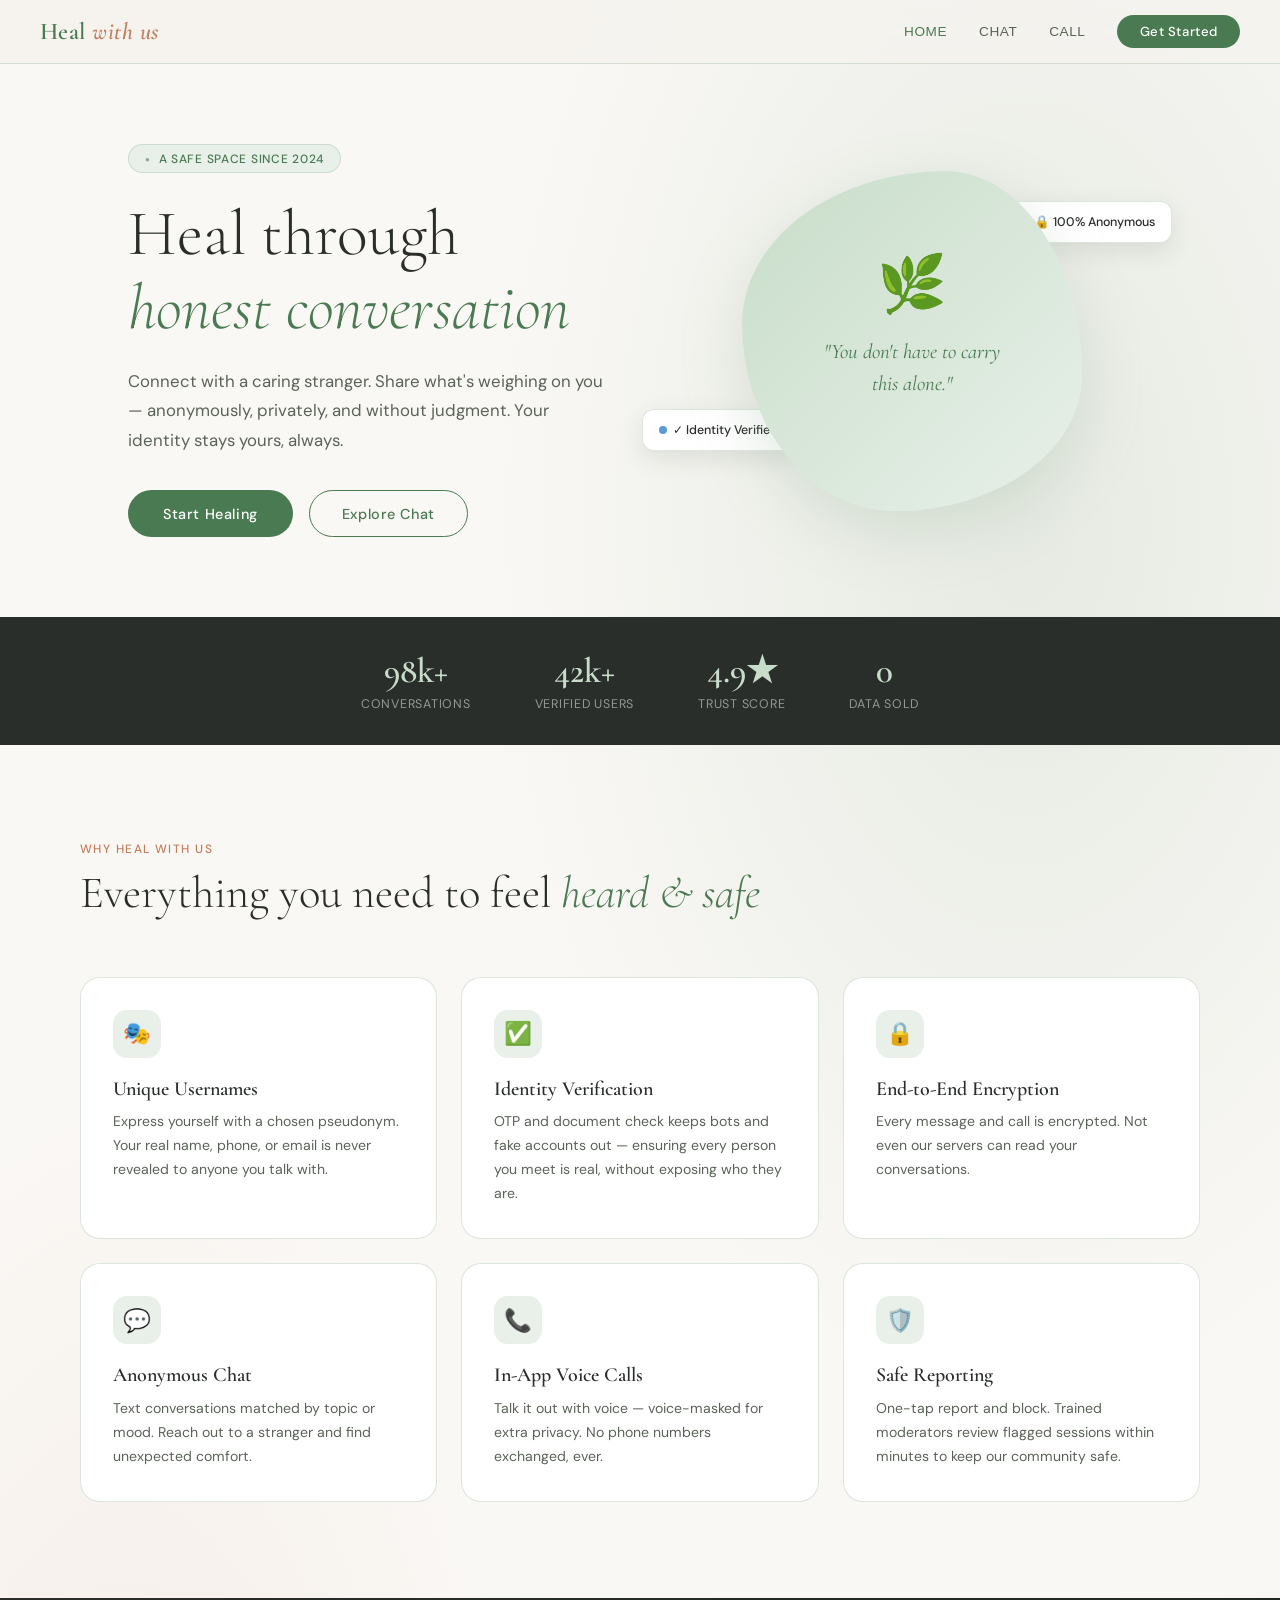
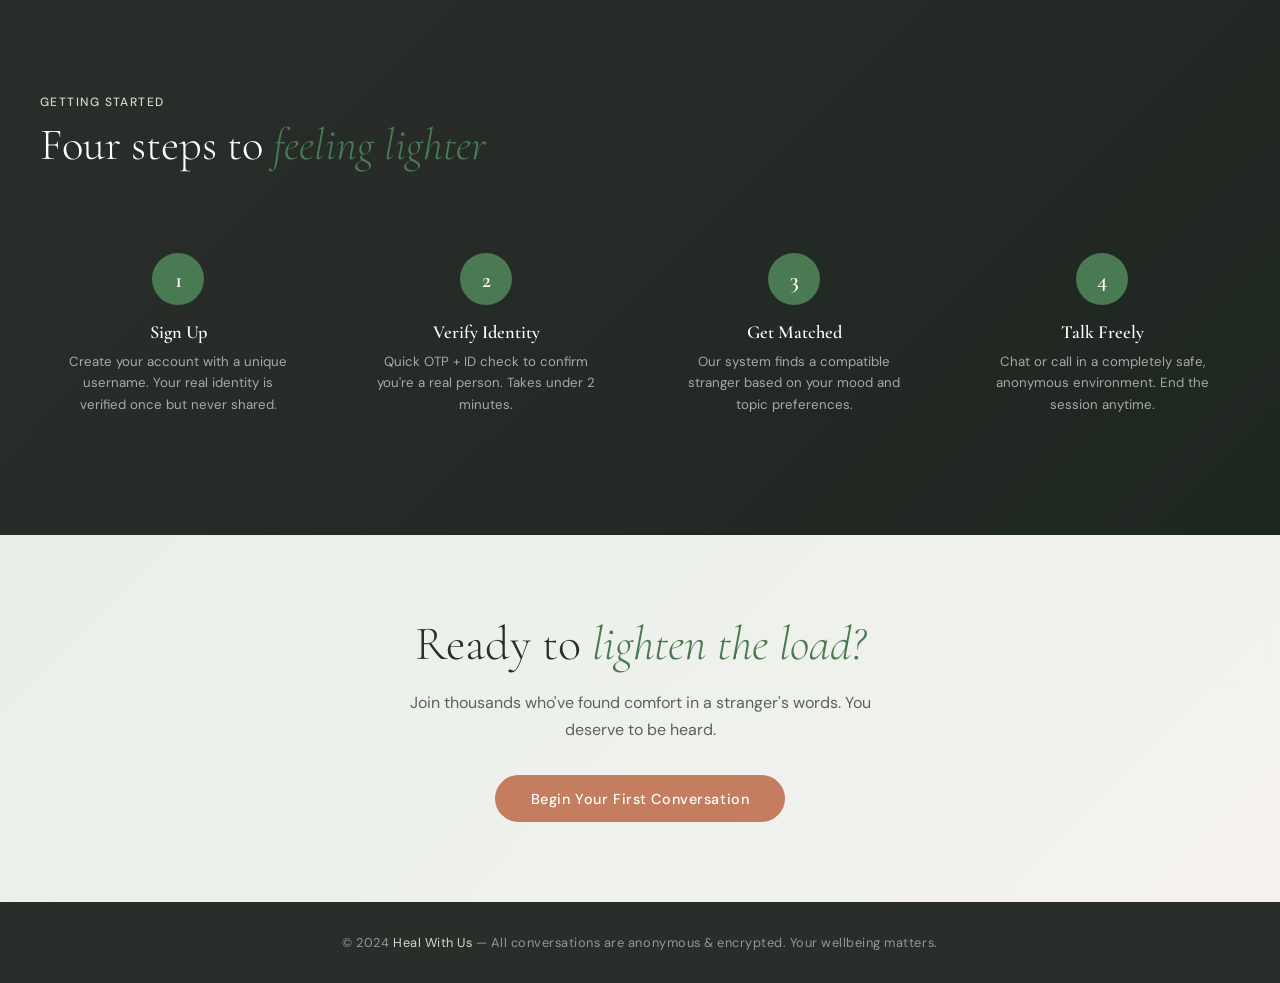
==== index.html @ c2262c1f "seprated files" ====
<!DOCTYPE html>
<html lang="en">
<head>
<meta charset="UTF-8">
<meta name="viewport" content="width=device-width, initial-scale=1.0">
<title>Heal With Us — Safe Space to Share</title>
<link href="https://fonts.googleapis.com/css2?family=Cormorant+Garamond:ital,wght@0,300;0,400;0,600;1,300;1,400&family=DM+Sans:wght@300;400;500&display=swap" rel="stylesheet">
<link rel="stylesheet" href="styles.css">

</head>
<body>

<!-- NAV -->
<nav>
  <div class="logo" onclick="showPage('home')">Heal <span>with us</span></div>
  <div class="nav-links">
    <button class="nav-link active" onclick="showPage('home'); setActive(this)">Home</button>
    <button class="nav-link" onclick="showPage('chat'); setActive(this)">Chat</button>
    <button class="nav-link" onclick="showPage('call'); setActive(this)">Call</button>
    <button class="nav-btn" onclick="openModal('auth')">Get Started</button>
  </div>
</nav>

<!-- ══════════════════════════════════════
     HOME PAGE
══════════════════════════════════════ -->
<div class="page active" id="home">

  <!-- Hero -->
  <section class="hero">
    <div class="hero-text">
      <div class="hero-tag">A safe space since 2024</div>
      <h1>Heal through<br><em>honest conversation</em></h1>
      <p>Connect with a caring stranger. Share what's weighing on you — anonymously, privately, and without judgment. Your identity stays yours, always.</p>
      <div class="hero-actions">
        <button class="btn-primary" onclick="openModal('auth')">Start Healing</button>
        <button class="btn-outline" onclick="showPage('chat'); document.querySelectorAll('.nav-link')[1].classList.add('active'); document.querySelectorAll('.nav-link')[0].classList.remove('active')">Explore Chat</button>
      </div>
    </div>
    <div class="hero-visual">
      <div class="float-badge"><span class="badge-dot dot-green"></span>1,248 people online now</div>
      <div class="float-badge"><span class="badge-dot dot-amber"></span>🔒 100% Anonymous</div>
      <div class="float-badge"><span class="badge-dot dot-blue"></span>✓ Identity Verified</div>
      <div class="blob-card">
        <div class="blob-inner">
          <span class="blob-icon">🌿</span>
          <p>"You don't have to carry this alone."</p>
        </div>
      </div>
    </div>
  </section>

  <!-- Stats -->
  <div class="stats-strip">
    <div class="stat"><span class="stat-num">98k+</span><span class="stat-label">Conversations</span></div>
    <div class="stat"><span class="stat-num">42k+</span><span class="stat-label">Verified Users</span></div>
    <div class="stat"><span class="stat-num">4.9★</span><span class="stat-label">Trust Score</span></div>
    <div class="stat"><span class="stat-num">0</span><span class="stat-label">Data Sold</span></div>
  </div>

  <!-- Features -->
  <div class="section">
    <div class="section-tag">Why Heal With Us</div>
    <div class="section-title">Everything you need to feel <em>heard & safe</em></div>
    <div class="features-grid">
      <div class="feature-card">
        <div class="feat-icon">🎭</div>
        <h3>Unique Usernames</h3>
        <p>Express yourself with a chosen pseudonym. Your real name, phone, or email is never revealed to anyone you talk with.</p>
      </div>
      <div class="feature-card">
        <div class="feat-icon">✅</div>
        <h3>Identity Verification</h3>
        <p>OTP and document check keeps bots and fake accounts out — ensuring every person you meet is real, without exposing who they are.</p>
      </div>
      <div class="feature-card">
        <div class="feat-icon">🔒</div>
        <h3>End-to-End Encryption</h3>
        <p>Every message and call is encrypted. Not even our servers can read your conversations.</p>
      </div>
      <div class="feature-card">
        <div class="feat-icon">💬</div>
        <h3>Anonymous Chat</h3>
        <p>Text conversations matched by topic or mood. Reach out to a stranger and find unexpected comfort.</p>
      </div>
      <div class="feature-card">
        <div class="feat-icon">📞</div>
        <h3>In-App Voice Calls</h3>
        <p>Talk it out with voice — voice-masked for extra privacy. No phone numbers exchanged, ever.</p>
      </div>
      <div class="feature-card">
        <div class="feat-icon">🛡️</div>
        <h3>Safe Reporting</h3>
        <p>One-tap report and block. Trained moderators review flagged sessions within minutes to keep our community safe.</p>
      </div>
    </div>
  </div>

  <!-- How it works -->
  <div class="how-section">
    <div class="how-inner">
      <div class="section-tag">Getting started</div>
      <div class="section-title">Four steps to <em>feeling lighter</em></div>
      <div class="steps">
        <div class="step">
          <div class="step-num">1</div>
          <h4>Sign Up</h4>
          <p>Create your account with a unique username. Your real identity is verified once but never shared.</p>
        </div>
        <div class="step">
          <div class="step-num">2</div>
          <h4>Verify Identity</h4>
          <p>Quick OTP + ID check to confirm you're a real person. Takes under 2 minutes.</p>
        </div>
        <div class="step">
          <div class="step-num">3</div>
          <h4>Get Matched</h4>
          <p>Our system finds a compatible stranger based on your mood and topic preferences.</p>
        </div>
        <div class="step">
          <div class="step-num">4</div>
          <h4>Talk Freely</h4>
          <p>Chat or call in a completely safe, anonymous environment. End the session anytime.</p>
        </div>
      </div>
    </div>
  </div>

  <!-- CTA -->
  <div class="cta-section">
    <h2>Ready to <em>lighten the load?</em></h2>
    <p>Join thousands who've found comfort in a stranger's words. You deserve to be heard.</p>
    <button class="btn-accent" onclick="openModal('auth')">Begin Your First Conversation</button>
  </div>

  <footer>
    © 2024 <span>Heal With Us</span> — All conversations are anonymous & encrypted. Your wellbeing matters.
  </footer>
</div>

<!-- ══════════════════════════════════════
     CHAT PAGE
══════════════════════════════════════ -->
<div class="page" id="chat">
  <div class="chat-layout">

    <!-- Sidebar -->
    <div class="chat-sidebar">
      <div class="sidebar-header">
        <h3>Conversations</h3>
        <input class="search-input" placeholder="🔍  Search chats…">
      </div>
      <div class="chat-list">
        <div class="chat-item active">
          <div class="avatar av-sage online-ring">S</div>
          <div class="chat-item-info">
            <div class="chat-item-name">Sunbeam42 <span class="chat-time">2m</span></div>
            <div class="chat-preview">I understand what you mean…</div>
            <span class="anon-chip">✓ verified</span>
          </div>
        </div>
        <div class="chat-item">
          <div class="avatar av-accent">W</div>
          <div class="chat-item-info">
            <div class="chat-item-name">WillowMoon <span class="chat-time">1h</span></div>
            <div class="chat-preview">Thank you for listening 🌱</div>
            <span class="anon-chip">✓ verified</span>
          </div>
          <div class="unread-dot"></div>
        </div>
        <div class="chat-item">
          <div class="avatar av-blue">R</div>
          <div class="chat-item-info">
            <div class="chat-item-name">RiverStone <span class="chat-time">3h</span></div>
            <div class="chat-preview">You're not alone in this</div>
            <span class="anon-chip">✓ verified</span>
          </div>
        </div>
        <div class="chat-item">
          <div class="avatar av-purple">D</div>
          <div class="chat-item-info">
            <div class="chat-item-name">DuskPetal <span class="chat-time">Yesterday</span></div>
            <div class="chat-preview">Good luck with everything 💙</div>
            <span class="anon-chip">✓ verified</span>
          </div>
        </div>
      </div>
      <button class="new-chat-btn" onclick="openModal('match')">＋ New Conversation</button>
    </div>

    <!-- Chat Main -->
    <div class="chat-main">
      <div class="chat-topbar">
        <div class="chat-topbar-info">
          <div class="avatar av-sage online-ring" style="width:36px;height:36px;font-size:0.9rem;">S</div>
          <div>
            <div class="topbar-name">Sunbeam42</div>
            <div class="topbar-status">🟢 Online • ✓ Verified</div>
          </div>
        </div>
        <div class="topbar-actions">
          <button class="icon-btn" onclick="showPage('call')" title="Voice Call">📞</button>
          <button class="icon-btn" title="Mute Notifications">🔔</button>
          <button class="icon-btn" title="Session Info">ℹ️</button>
          <button class="icon-btn red" title="Report / Block">🚩</button>
        </div>
      </div>

      <div class="messages" id="messages">
        <div class="day-label">Today</div>
        <div class="msg recv">
          <div class="msg-avatar av-sage" style="background:var(--deep-sage);">S</div>
          <div class="msg-content">
            <div class="bubble">Hey, I'm here. No pressure — just share whenever you're ready 🌿</div>
            <div class="msg-time">10:02 AM</div>
          </div>
        </div>
        <div class="msg sent">
          <div class="msg-avatar" style="background:var(--accent);">Me</div>
          <div class="msg-content">
            <div class="bubble">I've been feeling really overwhelmed lately. Work, family, everything at once.</div>
            <div class="msg-time">10:04 AM</div>
          </div>
        </div>
        <div class="msg recv">
          <div class="msg-avatar av-sage" style="background:var(--deep-sage);">S</div>
          <div class="msg-content">
            <div class="bubble">That sounds really heavy. You're carrying a lot. What's been weighing on you most?</div>
            <div class="msg-time">10:05 AM</div>
          </div>
        </div>
        <div class="msg sent">
          <div class="msg-avatar" style="background:var(--accent);">Me</div>
          <div class="msg-content">
            <div class="bubble">Mostly the feeling that no one really gets it. That's why I came here.</div>
            <div class="msg-time">10:07 AM</div>
          </div>
        </div>
        <div class="msg recv">
          <div class="msg-avatar av-sage" style="background:var(--deep-sage);">S</div>
          <div class="msg-content">
            <div class="bubble">I hear you. And for what it's worth — I get it more than you might think 💙</div>
            <div class="msg-time">10:08 AM</div>
          </div>
        </div>
        <div class="msg recv" id="typing-msg" style="display:none;">
          <div class="msg-avatar" style="background:var(--deep-sage);">S</div>
          <div class="msg-content">
            <div class="typing-indicator">
              <div class="typing-dot"></div>
              <div class="typing-dot"></div>
              <div class="typing-dot"></div>
            </div>
          </div>
        </div>
      </div>

      <div class="chat-input-bar">
        <button class="emoji-btn">😊</button>
        <button class="attach-btn">📎</button>
        <input class="chat-input" id="chatInput" placeholder="Type something… this is a safe space" onkeypress="handleChatKey(event)">
        <button class="send-btn" onclick="sendMessage()">➤</button>
      </div>
    </div>

    <!-- Info panel -->
    <div class="chat-info-panel">
      <div class="info-card">
        <h4>Talking With</h4>
        <div class="info-avatar av-sage" style="background:var(--deep-sage); width:60px;height:60px;border-radius:50%;display:flex;align-items:center;justify-content:center;font-size:1.5rem;font-weight:600;color:white;margin:0 auto 0.5rem;">S</div>
        <p style="text-align:center;font-size:0.88rem;font-weight:500;margin-bottom:0.3rem;">Sunbeam42</p>
        <p style="text-align:center;"><span class="verified-tag">✓ Verified User</span></p>
        <p style="text-align:center;font-size:0.75rem;color:var(--ash);margin-top:0.4rem;">Real identity verified.<br>Profile is anonymous.</p>
      </div>

      <div class="info-card">
        <h4>Chat Settings</h4>
        <div class="toggle-row">
          <span class="toggle-label">🔒 End-to-end encrypt</span>
          <button class="toggle on" onclick="this.classList.toggle('on');this.classList.toggle('off')"></button>
        </div>
        <div class="toggle-row">
          <span class="toggle-label">🎭 Anonymous Mode</span>
          <button class="toggle on" onclick="this.classList.toggle('on');this.classList.toggle('off')"></button>
        </div>
        <div class="toggle-row">
          <span class="toggle-label">🔔 Notifications</span>
          <button class="toggle on" onclick="this.classList.toggle('on');this.classList.toggle('off')"></button>
        </div>
        <div class="toggle-row">
          <span class="toggle-label">💾 Save Chat Log</span>
          <button class="toggle off" onclick="this.classList.toggle('on');this.classList.toggle('off')"></button>
        </div>
      </div>

      <div class="info-card">
        <h4>Safety</h4>
        <button class="report-btn">🚩 Report this user</button>
        <button class="report-btn" style="margin-top:0.5rem; border-color:var(--ash); color:var(--ash);">🚫 Block & End Chat</button>
      </div>
    </div>
  </div>
</div>

<!-- ══════════════════════════════════════
     CALL PAGE
══════════════════════════════════════ -->
<div class="page" id="call">
  <div class="call-layout">
    <div>
      <p class="section-tag" style="margin-bottom:0.4rem;">Voice Connection</p>
      <div class="call-page-title">Talk it out — <em>voice to voice</em></div>
    </div>

    <div class="call-options">
      <div class="call-option-card selected" onclick="selectCallType(this)">
        <span class="call-option-icon">🎭</span>
        <h3>Anonymous Voice</h3>
        <p>Your voice is masked. Only your words reach the other person — completely private.</p>
      </div>
      <div class="call-option-card" onclick="selectCallType(this)">
        <span class="call-option-icon">🎙️</span>
        <h3>Natural Voice</h3>
        <p>Speak in your real voice for a more human, warm connection. Still anonymous by username.</p>
      </div>
    </div>

    <!-- Active Call -->
    <div class="call-active" id="callCard">
      <div class="call-rings" id="callVisual">
        <div class="ring"></div>
        <div class="ring"></div>
        <div class="ring"></div>
        <div class="caller-avatar">🌿</div>
      </div>
      <div class="call-name">Sunbeam42</div>
      <div class="call-status" id="callStatus">Finding someone for you…</div>
      <div class="call-timer" id="callTimer" style="display:none;">00:00</div>
      <div class="call-controls">
        <button class="call-btn mute" id="muteBtn" onclick="toggleMute()" title="Mute">🎤</button>
        <button class="call-btn end" onclick="endCall()" title="End Call">📵</button>
        <button class="call-btn speaker" id="speakerBtn" onclick="toggleSpeaker()" title="Speaker">🔊</button>
      </div>
    </div>

    <div style="display:grid;grid-template-columns:1fr 1fr;gap:1.5rem;">
      <!-- Call Settings -->
      <div class="call-settings-panel">
        <h3>Call Settings</h3>
        <div class="setting-row">
          <span class="setting-label"><span class="setting-icon">🎭</span> Voice Masking</span>
          <button class="toggle on" onclick="this.classList.toggle('on');this.classList.toggle('off')"></button>
        </div>
        <div class="setting-row">
          <span class="setting-label"><span class="setting-icon">🔇</span> Noise Suppression</span>
          <button class="toggle on" onclick="this.classList.toggle('on');this.classList.toggle('off')"></button>
        </div>
        <div class="setting-row">
          <span class="setting-label"><span class="setting-icon">📊</span> Call Recording</span>
          <button class="toggle off" onclick="this.classList.toggle('on');this.classList.toggle('off')"></button>
        </div>
        <div class="setting-row">
          <span class="setting-label"><span class="setting-icon">🌐</span> Auto-Translate</span>
          <button class="toggle off" onclick="this.classList.toggle('on');this.classList.toggle('off')"></button>
        </div>
        <div class="setting-row">
          <span class="setting-label"><span class="setting-icon">🔒</span> Encryption</span>
          <button class="toggle on" onclick="this.classList.toggle('on');this.classList.toggle('off')"></button>
        </div>
      </div>

      <!-- Queue -->
      <div class="call-queue">
        <h3>Available Listeners</h3>
        <div class="queue-item">
          <div class="avatar av-sage" style="width:36px;height:36px;font-size:0.85rem;">M</div>
          <div class="queue-info">
            <div class="queue-name">MorningDew</div>
            <div class="queue-wait">Waiting 2 min</div>
          </div>
          <span class="queue-badge">✓</span>
          <button class="connect-btn" onclick="startCall('MorningDew')">Connect</button>
        </div>
        <div class="queue-item">
          <div class="avatar av-blue" style="width:36px;height:36px;font-size:0.85rem;">O</div>
          <div class="queue-info">
            <div class="queue-name">OakGrove</div>
            <div class="queue-wait">Waiting 5 min</div>
          </div>
          <span class="queue-badge">✓</span>
          <button class="connect-btn" onclick="startCall('OakGrove')">Connect</button>
        </div>
        <div class="queue-item">
          <div class="avatar av-purple" style="width:36px;height:36px;font-size:0.85rem;">C</div>
          <div class="queue-info">
            <div class="queue-name">CalmHarbor</div>
            <div class="queue-wait">Waiting 8 min</div>
          </div>
          <span class="queue-badge">✓</span>
          <button class="connect-btn" onclick="startCall('CalmHarbor')">Connect</button>
        </div>
      </div>
    </div>
  </div>
</div>

<!-- ══════════════════════════════════════
     AUTH MODAL
══════════════════════════════════════ -->
<div class="overlay" id="authModal">
  <div class="modal">
    <button class="modal-close" onclick="closeModal('authModal')">✕</button>
    <div id="authStep1">
      <h2>Welcome back 🌿</h2>
      <p class="sub">Create a safe, anonymous account to start healing through conversation.</p>
      <div class="tabs">
        <button class="tab active" onclick="switchTab(this,'signup')">Sign Up</button>
        <button class="tab" onclick="switchTab(this,'login')">Log In</button>
      </div>
      <div id="signup-form">
        <div class="form-row">
          <div class="form-group">
            <label>First Name</label>
            <input type="text" placeholder="Your name" id="firstName">
          </div>
          <div class="form-group">
            <label>Last Name</label>
            <input type="text" placeholder="Last name">
          </div>
        </div>
        <div class="form-group">
          <label>Choose Username</label>
          <input type="text" placeholder="e.g. WillowMoon42" id="usernameInput" oninput="checkUsername(this)">
          <div class="field-hint" id="usernameHint">Pick a unique pseudonym — this is how others know you.</div>
        </div>
        <div class="form-group">
          <label>Email</label>
          <input type="email" placeholder="your@email.com">
        </div>
        <div class="form-group">
          <label>Phone (for OTP verification)</label>
          <input type="tel" placeholder="+91 98765 43210" id="phoneInput">
        </div>
        <div class="form-group">
          <label>Password</label>
          <input type="password" placeholder="Strong password">
        </div>
        <button class="btn-primary" style="width:100%;margin-top:0.5rem;" onclick="goToVerify()">Continue to Verification →</button>
      </div>
      <div id="login-form" style="display:none;">
        <div class="form-group">
          <label>Username or Email</label>
          <input type="text" placeholder="WillowMoon42 or email">
        </div>
        <div class="form-group">
          <label>Password</label>
          <input type="password" placeholder="Your password">
        </div>
        <button class="btn-primary" style="width:100%;margin-top:0.5rem;" onclick="loginSuccess()">Log In</button>
      </div>
      <div class="privacy-note">By continuing, you agree to our <a href="#">Privacy Policy</a> & <a href="#">Terms</a>. Your real identity is never shown to other users.</div>
    </div>

    <!-- OTP Step -->
    <div id="authStep2" style="display:none;">
      <h2>Verify it's you ✅</h2>
      <p class="sub">We sent a 6-digit code to your phone. Enter it below to confirm you're a real person — not a bot.</p>
      <div class="verify-badge">
        <span class="vi">📱</span>
        <p><strong>OTP sent to +91 98765 XXXXX</strong>Your real number is never shared with other users.</p>
      </div>
      <div class="form-group">
        <label>Enter OTP</label>
        <div class="otp-row">
          <input type="text" maxlength="1" oninput="otpNext(this,0)">
          <input type="text" maxlength="1" oninput="otpNext(this,1)">
          <input type="text" maxlength="1" oninput="otpNext(this,2)">
          <input type="text" maxlength="1" oninput="otpNext(this,3)">
          <input type="text" maxlength="1" oninput="otpNext(this,4)">
          <input type="text" maxlength="1" oninput="otpNext(this,5)">
        </div>
      </div>
      <div class="verify-badge" style="margin-top:0.8rem;">
        <span class="vi">🪪</span>
        <p><strong>Optional: Faster Verification</strong>Upload a govt. ID for instant badge. Stored encrypted, never shared.</p>
      </div>
      <button class="btn-primary" style="width:100%;" onclick="verifySuccess()">Verify & Complete →</button>
      <div class="privacy-note" style="margin-top:0.8rem;">Didn't get the code? <a href="#" style="cursor:pointer;">Resend OTP</a></div>
    </div>

    <!-- Success -->
    <div id="authStep3" style="display:none;">
      <div class="success-msg">
        <span class="tick">🎉</span>
        <h3>You're all set!</h3>
        <p>Welcome, <strong id="welcomeUser">WillowMoon</strong>. Your anonymous identity is ready. Start your first conversation below.</p>
        <div style="display:flex;gap:0.8rem;margin-top:1.5rem;justify-content:center;">
          <button class="btn-primary" onclick="closeModal('authModal');showPage('chat')">Start Chatting</button>
          <button class="btn-outline" onclick="closeModal('authModal');showPage('call')">Try a Call</button>
        </div>
      </div>
    </div>
    <div class="modal-stripe"></div>
  </div>
</div>

<!-- Match Modal -->
<div class="overlay" id="matchModal">
  <div class="modal">
    <button class="modal-close" onclick="closeModal('matchModal')">✕</button>
    <h2>Find a listener 🌱</h2>
    <p class="sub">Tell us a bit about what you'd like to talk about — we'll find the right match for you.</p>
    <div class="form-group">
      <label>What's on your mind?</label>
      <select>
        <option>Stress & Anxiety</option>
        <option>Relationships</option>
        <option>Work & Career</option>
        <option>Grief & Loss</option>
        <option>Family Issues</option>
        <option>Self-esteem</option>
        <option>Just need to vent</option>
      </select>
    </div>
    <div class="form-group">
      <label>Preferred Mode</label>
      <select>
        <option>Text Chat</option>
        <option>Voice Call</option>
        <option>Either is fine</option>
      </select>
    </div>
    <div class="form-group">
      <label>Language</label>
      <select>
        <option>English</option>
        <option>Hindi</option>
        <option>Malayalam</option>
        <option>Tamil</option>
        <option>Telugu</option>
      </select>
    </div>
    <button class="btn-primary" style="width:100%;" onclick="closeModal('matchModal')">🔍 Find My Match</button>
    <div class="modal-stripe"></div>
  </div>
</div>

<script src="script.js"></script>

</body>
</html>
---- styles.css ----
:root {
    --sage: #8aab8e;
    --deep-sage: #4a7a52;
    --mist: #c8ddc9;
    --fog: #e8f0e9;
    --charcoal: #2a2e2b;
    --ash: #5a6358;
    --cream: #f5f2ee;
    --warm-white: #faf8f5;
    --accent: #c47d5e;
    --accent-soft: #e8c4b2;
    --shadow: rgba(42,46,43,0.1);
    --glass: rgba(255,255,255,0.72);
    --glass-border: rgba(138,171,142,0.3);
  }

  * { margin: 0; padding: 0; box-sizing: border-box; }

  body {
    font-family: 'DM Sans', sans-serif;
    background: var(--warm-white);
    color: var(--charcoal);
    overflow-x: hidden;
  }

  /* ── PAGES ── */
  .page { display: none; min-height: 100vh; }
  .page.active { display: flex; flex-direction: column; }

  /* ── NAV ── */
  nav {
    position: fixed; top: 0; width: 100%; z-index: 100;
    backdrop-filter: blur(18px);
    background: rgba(245,242,238,0.85);
    border-bottom: 1px solid var(--glass-border);
    padding: 0 2.5rem;
    height: 64px;
    display: flex; align-items: center; justify-content: space-between;
  }
  .logo {
    font-family: 'Cormorant Garamond', serif;
    font-size: 1.5rem; font-weight: 600;
    color: var(--deep-sage); letter-spacing: 0.02em;
    cursor: pointer;
  }
  .logo span { color: var(--accent); font-style: italic; }
  .nav-links { display: flex; gap: 2rem; align-items: center; }
  .nav-link {
    font-size: 0.85rem; font-weight: 500; letter-spacing: 0.04em;
    color: var(--ash); cursor: pointer; transition: color 0.2s;
    text-transform: uppercase; text-decoration: none;
    background: none; border: none;
  }
  .nav-link:hover, .nav-link.active { color: var(--deep-sage); }
  .nav-btn {
    background: var(--deep-sage); color: white;
    border: none; border-radius: 100px;
    padding: 0.5rem 1.4rem; font-size: 0.82rem;
    font-family: 'DM Sans', sans-serif; font-weight: 500;
    letter-spacing: 0.04em; cursor: pointer; transition: all 0.2s;
  }
  .nav-btn:hover { background: var(--accent); transform: translateY(-1px); }

  /* ── BUTTONS ── */
  .btn-primary {
    background: var(--deep-sage); color: white;
    border: none; border-radius: 100px;
    padding: 0.9rem 2.2rem; font-size: 0.9rem;
    font-family: 'DM Sans', sans-serif; font-weight: 500;
    letter-spacing: 0.04em; cursor: pointer;
    transition: all 0.25s; display: inline-block;
  }
  .btn-primary:hover { background: var(--accent); transform: translateY(-2px); box-shadow: 0 8px 24px rgba(196,125,94,0.3); }
  .btn-outline {
    background: transparent; color: var(--deep-sage);
    border: 1.5px solid var(--deep-sage); border-radius: 100px;
    padding: 0.85rem 2rem; font-size: 0.9rem;
    font-family: 'DM Sans', sans-serif; font-weight: 500;
    letter-spacing: 0.04em; cursor: pointer; transition: all 0.25s;
  }
  .btn-outline:hover { background: var(--fog); transform: translateY(-2px); }
  .btn-accent {
    background: var(--accent); color: white;
    border: none; border-radius: 100px;
    padding: 0.9rem 2.2rem; font-size: 0.9rem;
    font-family: 'DM Sans', sans-serif; font-weight: 500;
    letter-spacing: 0.04em; cursor: pointer; transition: all 0.25s;
  }
  .btn-accent:hover { transform: translateY(-2px); box-shadow: 0 8px 24px rgba(196,125,94,0.35); }

  /* ────────────────────────────────────────
     HOME PAGE
  ──────────────────────────────────────── */
  #home {
    background:
      radial-gradient(ellipse 60% 50% at 80% 20%, rgba(138,171,142,0.18) 0%, transparent 70%),
      radial-gradient(ellipse 50% 60% at 10% 80%, rgba(196,125,94,0.10) 0%, transparent 65%),
      var(--warm-white);
  }

  /* Hero */
  .hero {
    padding: 9rem 2.5rem 5rem;
    max-width: 1200px; margin: 0 auto;
    display: grid; grid-template-columns: 1fr 1fr; gap: 4rem; align-items: center;
  }
  .hero-tag {
    display: inline-flex; align-items: center; gap: 0.5rem;
    background: var(--fog); border: 1px solid var(--glass-border);
    border-radius: 100px; padding: 0.35rem 1rem;
    font-size: 0.75rem; color: var(--deep-sage); letter-spacing: 0.06em;
    text-transform: uppercase; font-weight: 500; margin-bottom: 1.5rem;
  }
  .hero-tag::before { content: '●'; font-size: 0.5rem; color: var(--sage); }
  .hero h1 {
    font-family: 'Cormorant Garamond', serif;
    font-size: clamp(2.8rem, 5vw, 4.2rem);
    font-weight: 300; line-height: 1.15; margin-bottom: 1.4rem;
    color: var(--charcoal);
  }
  .hero h1 em { font-style: italic; color: var(--deep-sage); }
  .hero p {
    font-size: 1.05rem; line-height: 1.75; color: var(--ash);
    max-width: 480px; margin-bottom: 2.2rem;
  }
  .hero-actions { display: flex; gap: 1rem; flex-wrap: wrap; }
  .hero-visual {
    position: relative; display: flex; align-items: center; justify-content: center;
  }
  .blob-card {
    width: 340px; height: 340px;
    background: linear-gradient(135deg, var(--mist) 0%, var(--fog) 100%);
    border-radius: 60% 40% 55% 45% / 45% 60% 40% 55%;
    display: flex; align-items: center; justify-content: center;
    position: relative; animation: morphBlob 8s ease-in-out infinite;
    box-shadow: 0 20px 60px rgba(138,171,142,0.25);
  }
  @keyframes morphBlob {
    0%,100% { border-radius: 60% 40% 55% 45% / 45% 60% 40% 55%; }
    33% { border-radius: 40% 60% 45% 55% / 60% 45% 55% 40%; }
    66% { border-radius: 55% 45% 60% 40% / 40% 55% 45% 60%; }
  }
  .blob-inner {
    text-align: center; padding: 2rem;
  }
  .blob-icon { font-size: 3.5rem; margin-bottom: 1rem; display: block; }
  .blob-inner p {
    font-family: 'Cormorant Garamond', serif; font-size: 1.3rem;
    font-style: italic; color: var(--deep-sage); max-width: 200px;
    line-height: 1.5;
  }
  .float-badge {
    position: absolute;
    background: white; border-radius: 12px; padding: 0.75rem 1rem;
    box-shadow: 0 8px 24px var(--shadow);
    border: 1px solid var(--glass-border);
    font-size: 0.78rem; font-weight: 500; color: var(--charcoal);
    white-space: nowrap;
    animation: float 4s ease-in-out infinite;
  }
  .float-badge:nth-child(2) { top: 30px; right: -20px; animation-delay: 0s; }
  .float-badge:nth-child(3) { bottom: 60px; left: -30px; animation-delay: 1.5s; }
  .float-badge:nth-child(4) { top: 160px; right: -40px; animation-delay: 3s; }
  @keyframes float {
    0%,100% { transform: translateY(0); }
    50% { transform: translateY(-8px); }
  }
  .badge-dot { width: 8px; height: 8px; border-radius: 50%; display: inline-block; margin-right: 6px; }
  .dot-green { background: #4caf50; }
  .dot-amber { background: var(--accent); }
  .dot-blue { background: #5b9bd5; }

  /* Stats strip */
  .stats-strip {
    background: var(--charcoal);
    padding: 2rem 2.5rem;
    display: flex; justify-content: center; gap: 4rem;
  }
  .stat { text-align: center; color: white; }
  .stat-num {
    font-family: 'Cormorant Garamond', serif;
    font-size: 2.2rem; font-weight: 600; color: var(--mist);
    display: block;
  }
  .stat-label { font-size: 0.78rem; color: rgba(255,255,255,0.5); letter-spacing: 0.06em; text-transform: uppercase; }

  /* Features */
  .section { padding: 6rem 2.5rem; max-width: 1200px; margin: 0 auto; }
  .section-tag {
    font-size: 0.75rem; letter-spacing: 0.12em; text-transform: uppercase;
    color: var(--accent); font-weight: 500; margin-bottom: 0.6rem;
  }
  .section-title {
    font-family: 'Cormorant Garamond', serif;
    font-size: clamp(2rem, 3.5vw, 2.8rem);
    font-weight: 300; color: var(--charcoal); margin-bottom: 3.5rem;
    line-height: 1.2;
  }
  .section-title em { font-style: italic; color: var(--deep-sage); }
  .features-grid { display: grid; grid-template-columns: repeat(3,1fr); gap: 1.5rem; }
  .feature-card {
    background: white; border-radius: 20px; padding: 2rem;
    border: 1px solid var(--glass-border);
    transition: all 0.3s; position: relative; overflow: hidden;
  }
  .feature-card::before {
    content: ''; position: absolute; top: 0; left: 0; right: 0; height: 3px;
    background: linear-gradient(90deg, var(--sage), var(--accent));
    opacity: 0; transition: opacity 0.3s;
  }
  .feature-card:hover { transform: translateY(-4px); box-shadow: 0 16px 48px var(--shadow); }
  .feature-card:hover::before { opacity: 1; }
  .feat-icon {
    width: 48px; height: 48px; border-radius: 14px;
    background: var(--fog); display: flex; align-items: center; justify-content: center;
    font-size: 1.4rem; margin-bottom: 1.2rem;
  }
  .feature-card h3 {
    font-family: 'Cormorant Garamond', serif; font-size: 1.25rem;
    font-weight: 600; margin-bottom: 0.6rem; color: var(--charcoal);
  }
  .feature-card p { font-size: 0.88rem; line-height: 1.7; color: var(--ash); }

  /* How it works */
  .how-section {
    background: linear-gradient(135deg, var(--charcoal) 0%, #1e2620 100%);
    padding: 6rem 2.5rem; color: white;
  }
  .how-inner { max-width: 1200px; margin: 0 auto; }
  .how-section .section-tag { color: var(--mist); }
  .how-section .section-title { color: white; }
  .steps { display: grid; grid-template-columns: repeat(4,1fr); gap: 2rem; margin-top: 3rem; }
  .step { text-align: center; padding: 1.5rem; }
  .step-num {
    width: 52px; height: 52px; border-radius: 50%;
    background: var(--deep-sage); color: white;
    display: flex; align-items: center; justify-content: center;
    font-family: 'Cormorant Garamond', serif; font-size: 1.4rem; font-weight: 600;
    margin: 0 auto 1rem;
  }
  .step h4 {
    font-family: 'Cormorant Garamond', serif; font-size: 1.15rem;
    font-weight: 600; margin-bottom: 0.5rem;
  }
  .step p { font-size: 0.83rem; color: rgba(255,255,255,0.6); line-height: 1.6; }

  /* CTA banner */
  .cta-section {
    padding: 5rem 2.5rem;
    background: linear-gradient(135deg, var(--fog) 0%, var(--cream) 100%);
    text-align: center;
  }
  .cta-section h2 {
    font-family: 'Cormorant Garamond', serif;
    font-size: clamp(2rem, 4vw, 3rem); font-weight: 300;
    margin-bottom: 1rem; color: var(--charcoal);
  }
  .cta-section h2 em { font-style: italic; color: var(--deep-sage); }
  .cta-section p { color: var(--ash); max-width: 480px; margin: 0 auto 2rem; line-height: 1.7; }

  /* Footer */
  footer {
    background: var(--charcoal); color: rgba(255,255,255,0.5);
    text-align: center; padding: 2rem;
    font-size: 0.8rem; letter-spacing: 0.04em;
  }
  footer span { color: var(--mist); }

  /* ────────────────────────────────────────
     MODAL / OVERLAY (Auth, Verify)
  ──────────────────────────────────────── */
  .overlay {
    position: fixed; inset: 0; z-index: 500;
    background: rgba(42,46,43,0.55); backdrop-filter: blur(8px);
    display: none; align-items: center; justify-content: center;
  }
  .overlay.open { display: flex; }
  .modal {
    background: white; border-radius: 24px;
    padding: 2.5rem; width: 100%; max-width: 440px;
    box-shadow: 0 32px 80px rgba(0,0,0,0.2);
    animation: modalIn 0.3s ease;
    position: relative; overflow: hidden;
  }
  @keyframes modalIn { from { transform: translateY(20px); opacity: 0; } to { transform: none; opacity: 1; } }
  .modal-close {
    position: absolute; top: 1.2rem; right: 1.2rem;
    background: var(--fog); border: none; border-radius: 50%;
    width: 32px; height: 32px; cursor: pointer; font-size: 1rem;
    display: flex; align-items: center; justify-content: center; color: var(--ash);
  }
  .modal h2 {
    font-family: 'Cormorant Garamond', serif; font-size: 1.8rem;
    font-weight: 600; margin-bottom: 0.4rem; color: var(--charcoal);
  }
  .modal .sub { font-size: 0.85rem; color: var(--ash); margin-bottom: 1.8rem; line-height: 1.5; }
  .tabs { display: flex; gap: 0; margin-bottom: 1.8rem; background: var(--fog); border-radius: 10px; padding: 4px; }
  .tab {
    flex: 1; padding: 0.55rem; text-align: center;
    font-size: 0.83rem; font-weight: 500; cursor: pointer;
    border-radius: 8px; transition: all 0.2s; color: var(--ash);
    border: none; background: none; font-family: 'DM Sans', sans-serif;
  }
  .tab.active { background: white; color: var(--deep-sage); box-shadow: 0 2px 8px var(--shadow); }
  .form-group { margin-bottom: 1.1rem; }
  .form-group label { display: block; font-size: 0.78rem; font-weight: 500; color: var(--ash); margin-bottom: 0.4rem; letter-spacing: 0.04em; text-transform: uppercase; }
  .form-group input, .form-group select {
    width: 100%; padding: 0.7rem 1rem; border-radius: 10px;
    border: 1.5px solid var(--glass-border); background: var(--warm-white);
    font-family: 'DM Sans', sans-serif; font-size: 0.9rem; color: var(--charcoal);
    outline: none; transition: border-color 0.2s;
  }
  .form-group input:focus, .form-group select:focus { border-color: var(--sage); }
  .form-row { display: grid; grid-template-columns: 1fr 1fr; gap: 0.8rem; }
  .field-hint { font-size: 0.75rem; color: var(--ash); margin-top: 0.3rem; }
  .field-hint.ok { color: var(--deep-sage); }
  .field-hint.err { color: #c0392b; }
  .verify-badge {
    display: flex; align-items: center; gap: 0.7rem;
    background: var(--fog); border-radius: 12px; padding: 0.9rem 1rem;
    margin-bottom: 1.4rem; border: 1px solid var(--glass-border);
  }
  .verify-badge .vi { font-size: 1.4rem; }
  .verify-badge p { font-size: 0.82rem; color: var(--ash); line-height: 1.4; }
  .verify-badge p strong { color: var(--charcoal); display: block; font-size: 0.85rem; margin-bottom: 0.1rem; }
  .otp-row { display: flex; gap: 0.5rem; }
  .otp-row input {
    width: 44px; height: 48px; text-align: center; font-size: 1.2rem;
    font-weight: 600; border-radius: 10px; border: 1.5px solid var(--glass-border);
    background: var(--warm-white); outline: none; transition: border-color 0.2s;
    font-family: 'DM Sans', sans-serif; color: var(--charcoal);
  }
  .otp-row input:focus { border-color: var(--deep-sage); }
  .privacy-note {
    font-size: 0.75rem; color: var(--ash); text-align: center; margin-top: 1rem;
    line-height: 1.5;
  }
  .privacy-note a { color: var(--deep-sage); text-decoration: none; }
  .modal-stripe {
    position: absolute; bottom: 0; left: 0; right: 0; height: 4px;
    background: linear-gradient(90deg, var(--sage), var(--accent), var(--sage));
  }
  .success-msg {
    text-align: center; padding: 1.5rem 0;
  }
  .success-msg .tick { font-size: 3rem; display: block; margin-bottom: 1rem; }
  .success-msg h3 { font-family: 'Cormorant Garamond', serif; font-size: 1.5rem; margin-bottom: 0.5rem; }
  .success-msg p { font-size: 0.87rem; color: var(--ash); }

  /* ────────────────────────────────────────
     CHAT PAGE
  ──────────────────────────────────────── */
  #chat { background: var(--warm-white); padding-top: 64px; }
  .chat-layout {
    display: grid; grid-template-columns: 280px 1fr 240px;
    height: calc(100vh - 64px);
  }

  /* Sidebar */
  .chat-sidebar {
    border-right: 1px solid var(--glass-border);
    display: flex; flex-direction: column;
    background: white;
  }
  .sidebar-header {
    padding: 1.2rem 1.2rem 0.8rem;
    border-bottom: 1px solid var(--fog);
  }
  .sidebar-header h3 {
    font-family: 'Cormorant Garamond', serif; font-size: 1.15rem;
    font-weight: 600; margin-bottom: 0.6rem;
  }
  .search-input {
    width: 100%; padding: 0.5rem 0.8rem; border-radius: 8px;
    border: 1px solid var(--glass-border); background: var(--fog);
    font-family: 'DM Sans', sans-serif; font-size: 0.82rem; outline: none;
  }
  .chat-list { flex: 1; overflow-y: auto; }
  .chat-item {
    padding: 0.9rem 1.2rem; display: flex; align-items: center; gap: 0.8rem;
    cursor: pointer; border-bottom: 1px solid var(--fog); transition: background 0.15s;
  }
  .chat-item:hover, .chat-item.active { background: var(--fog); }
  .avatar {
    width: 40px; height: 40px; border-radius: 50%; flex-shrink: 0;
    display: flex; align-items: center; justify-content: center;
    font-size: 1.1rem; font-weight: 600; color: white;
  }
  .av-sage { background: var(--deep-sage); }
  .av-accent { background: var(--accent); }
  .av-blue { background: #5b9bd5; }
  .av-purple { background: #8b7ab5; }
  .chat-item-info { flex: 1; min-width: 0; }
  .chat-item-name {
    font-size: 0.85rem; font-weight: 500; color: var(--charcoal);
    display: flex; justify-content: space-between; align-items: center;
  }
  .chat-time { font-size: 0.72rem; color: var(--ash); font-weight: 400; }
  .chat-preview { font-size: 0.78rem; color: var(--ash); margin-top: 0.1rem; white-space: nowrap; overflow: hidden; text-overflow: ellipsis; }
  .unread-dot { width: 8px; height: 8px; border-radius: 50%; background: var(--deep-sage); flex-shrink: 0; }
  .anon-chip {
    font-size: 0.68rem; background: var(--fog); color: var(--deep-sage);
    border-radius: 100px; padding: 0.15rem 0.5rem; font-weight: 500; display: inline-block; margin-top: 0.2rem;
  }
  .new-chat-btn {
    margin: 0.8rem 1.2rem;
    padding: 0.65rem; border-radius: 10px;
    background: var(--deep-sage); color: white; border: none;
    font-family: 'DM Sans', sans-serif; font-size: 0.82rem; font-weight: 500;
    cursor: pointer; transition: background 0.2s; width: calc(100% - 2.4rem);
  }
  .new-chat-btn:hover { background: var(--accent); }

  /* Chat main */
  .chat-main {
    display: flex; flex-direction: column; background: var(--warm-white);
  }
  .chat-topbar {
    height: 60px; padding: 0 1.5rem;
    display: flex; align-items: center; justify-content: space-between;
    background: white; border-bottom: 1px solid var(--glass-border);
  }
  .chat-topbar-info { display: flex; align-items: center; gap: 0.8rem; }
  .online-ring { position: relative; }
  .online-ring::after {
    content: ''; position: absolute; bottom: 1px; right: 1px;
    width: 10px; height: 10px; border-radius: 50%; background: #4caf50;
    border: 2px solid white;
  }
  .topbar-name { font-size: 0.9rem; font-weight: 500; color: var(--charcoal); }
  .topbar-status { font-size: 0.75rem; color: var(--deep-sage); }
  .topbar-actions { display: flex; gap: 0.5rem; }
  .icon-btn {
    width: 36px; height: 36px; border-radius: 50%;
    background: var(--fog); border: none; cursor: pointer;
    display: flex; align-items: center; justify-content: center;
    font-size: 1rem; transition: background 0.2s; color: var(--ash);
  }
  .icon-btn:hover { background: var(--mist); color: var(--deep-sage); }
  .icon-btn.red:hover { background: #fde; color: #c0392b; }
  .messages {
    flex: 1; overflow-y: auto; padding: 1.5rem;
    display: flex; flex-direction: column; gap: 1rem;
  }
  .msg { display: flex; gap: 0.6rem; align-items: flex-end; }
  .msg.sent { flex-direction: row-reverse; }
  .msg-avatar { width: 28px; height: 28px; border-radius: 50%; display: flex; align-items: center; justify-content: center; font-size: 0.7rem; font-weight: 600; color: white; flex-shrink: 0; }
  .bubble {
    max-width: 60%; padding: 0.7rem 1rem; border-radius: 16px;
    font-size: 0.87rem; line-height: 1.55; position: relative;
  }
  .msg.recv .bubble { background: white; border: 1px solid var(--glass-border); border-bottom-left-radius: 4px; color: var(--charcoal); }
  .msg.sent .bubble { background: var(--deep-sage); color: white; border-bottom-right-radius: 4px; }
  .msg-time { font-size: 0.68rem; color: var(--ash); margin-top: 0.25rem; text-align: right; }
  .msg.recv .msg-time { text-align: left; }
  .msg-content { display: flex; flex-direction: column; }
  .day-label { text-align: center; font-size: 0.72rem; color: var(--ash); margin: 0.5rem 0; letter-spacing: 0.04em; }
  .typing-indicator { display: flex; align-items: center; gap: 4px; padding: 0.7rem 1rem; background: white; border: 1px solid var(--glass-border); border-radius: 16px; border-bottom-left-radius: 4px; width: fit-content; }
  .typing-dot { width: 7px; height: 7px; border-radius: 50%; background: var(--sage); animation: typingBounce 1.2s ease-in-out infinite; }
  .typing-dot:nth-child(2) { animation-delay: 0.2s; }
  .typing-dot:nth-child(3) { animation-delay: 0.4s; }
  @keyframes typingBounce { 0%,60%,100% { transform: translateY(0); } 30% { transform: translateY(-6px); } }
  .chat-input-bar {
    padding: 1rem 1.5rem;
    background: white; border-top: 1px solid var(--glass-border);
    display: flex; gap: 0.6rem; align-items: center;
  }
  .emoji-btn, .attach-btn {
    background: none; border: none; font-size: 1.15rem; cursor: pointer;
    color: var(--ash); transition: color 0.2s;
  }
  .emoji-btn:hover, .attach-btn:hover { color: var(--deep-sage); }
  .chat-input {
    flex: 1; padding: 0.65rem 1rem; border-radius: 24px;
    border: 1.5px solid var(--glass-border); background: var(--fog);
    font-family: 'DM Sans', sans-serif; font-size: 0.88rem; outline: none;
    transition: border-color 0.2s; color: var(--charcoal);
  }
  .chat-input:focus { border-color: var(--sage); background: white; }
  .send-btn {
    width: 38px; height: 38px; border-radius: 50%;
    background: var(--deep-sage); color: white; border: none;
    font-size: 1rem; cursor: pointer; display: flex; align-items: center; justify-content: center;
    transition: background 0.2s; flex-shrink: 0;
  }
  .send-btn:hover { background: var(--accent); }

  /* Chat sidebar right */
  .chat-info-panel {
    border-left: 1px solid var(--glass-border); background: white;
    padding: 1.5rem 1.2rem; overflow-y: auto;
    display: flex; flex-direction: column; gap: 1.5rem;
  }
  .info-card {
    background: var(--fog); border-radius: 14px; padding: 1rem;
    border: 1px solid var(--glass-border);
  }
  .info-card h4 { font-size: 0.75rem; letter-spacing: 0.07em; text-transform: uppercase; color: var(--ash); margin-bottom: 0.7rem; font-weight: 500; }
  .info-avatar {
    width: 60px; height: 60px; border-radius: 50%;
    display: flex; align-items: center; justify-content: center;
    font-size: 1.6rem; font-weight: 600; color: white;
    margin: 0 auto 0.6rem;
  }
  .verified-tag {
    display: inline-flex; align-items: center; gap: 0.3rem;
    background: rgba(74,122,82,0.12); color: var(--deep-sage);
    border-radius: 100px; padding: 0.2rem 0.6rem;
    font-size: 0.72rem; font-weight: 500;
  }
  .toggle-row { display: flex; align-items: center; justify-content: space-between; margin-bottom: 0.6rem; }
  .toggle-label { font-size: 0.82rem; color: var(--charcoal); }
  .toggle {
    width: 36px; height: 20px; border-radius: 10px;
    background: var(--deep-sage); position: relative; cursor: pointer;
    transition: background 0.2s; border: none;
  }
  .toggle::after {
    content: ''; position: absolute; width: 14px; height: 14px;
    border-radius: 50%; background: white; top: 3px; left: 3px;
    transition: transform 0.2s;
  }
  .toggle.off { background: var(--mist); }
  .toggle.off::after { transform: translateX(0); }
  .toggle.on::after { transform: translateX(16px); }
  .report-btn {
    width: 100%; padding: 0.6rem; border-radius: 8px;
    background: none; border: 1.5px solid #e57373;
    color: #c0392b; font-family: 'DM Sans', sans-serif; font-size: 0.8rem;
    font-weight: 500; cursor: pointer; transition: all 0.2s;
  }
  .report-btn:hover { background: #fde; }

  /* ────────────────────────────────────────
     CALL PAGE
  ──────────────────────────────────────── */
  #call {
    background:
      radial-gradient(ellipse 80% 60% at 50% 0%, rgba(138,171,142,0.15) 0%, transparent 60%),
      var(--warm-white);
    padding-top: 64px;
  }
  .call-layout {
    max-width: 900px; margin: 0 auto; padding: 3rem 2rem;
    display: flex; flex-direction: column; gap: 2rem;
  }
  .call-page-title {
    font-family: 'Cormorant Garamond', serif; font-size: 2rem;
    font-weight: 300; color: var(--charcoal);
  }
  .call-page-title em { font-style: italic; color: var(--deep-sage); }
  .call-options { display: grid; grid-template-columns: 1fr 1fr; gap: 1.5rem; }
  .call-option-card {
    background: white; border-radius: 20px; padding: 2rem;
    border: 1.5px solid var(--glass-border); text-align: center;
    cursor: pointer; transition: all 0.3s;
  }
  .call-option-card:hover { transform: translateY(-4px); box-shadow: 0 16px 48px var(--shadow); border-color: var(--sage); }
  .call-option-card.selected { border-color: var(--deep-sage); background: var(--fog); }
  .call-option-icon { font-size: 2.8rem; display: block; margin-bottom: 1rem; }
  .call-option-card h3 { font-family: 'Cormorant Garamond', serif; font-size: 1.4rem; margin-bottom: 0.4rem; }
  .call-option-card p { font-size: 0.83rem; color: var(--ash); line-height: 1.6; }
  .call-active {
    background: linear-gradient(135deg, var(--charcoal) 0%, #1e2620 100%);
    border-radius: 24px; padding: 3rem 2rem;
    text-align: center; color: white; position: relative; overflow: hidden;
  }
  .call-rings {
    position: relative; width: 120px; height: 120px; margin: 0 auto 1.5rem;
  }
  .ring {
    position: absolute; border-radius: 50%; border: 1px solid rgba(138,171,142,0.4);
    animation: ringPulse 2.5s ease-out infinite;
  }
  .ring:nth-child(1) { inset: 0; animation-delay: 0s; }
  .ring:nth-child(2) { inset: -15px; animation-delay: 0.7s; }
  .ring:nth-child(3) { inset: -30px; animation-delay: 1.4s; }
  @keyframes ringPulse { 0% { opacity: 0.8; } 100% { opacity: 0; transform: scale(1.3); } }
  .caller-avatar {
    position: relative; z-index: 1;
    width: 120px; height: 120px; border-radius: 50%;
    background: var(--deep-sage); display: flex; align-items: center; justify-content: center;
    font-size: 2.5rem; margin: 0 auto; font-weight: 600; color: white;
  }
  .call-name { font-family: 'Cormorant Garamond', serif; font-size: 1.8rem; margin-top: 1rem; }
  .call-status { color: rgba(255,255,255,0.6); font-size: 0.85rem; margin-top: 0.3rem; }
  .call-timer { font-size: 1.1rem; color: var(--mist); margin: 0.5rem 0; letter-spacing: 0.06em; }
  .call-controls { display: flex; justify-content: center; gap: 1.2rem; margin-top: 2rem; }
  .call-btn {
    width: 56px; height: 56px; border-radius: 50%; border: none;
    display: flex; align-items: center; justify-content: center;
    font-size: 1.3rem; cursor: pointer; transition: all 0.2s;
  }
  .call-btn.mute { background: rgba(255,255,255,0.12); color: white; }
  .call-btn.speaker { background: rgba(255,255,255,0.12); color: white; }
  .call-btn.end { background: #e74c3c; color: white; width: 64px; height: 64px; font-size: 1.5rem; }
  .call-btn:hover { transform: scale(1.1); }
  .call-btn.mute.active { background: var(--accent); }
  .call-settings-panel {
    background: white; border-radius: 20px; padding: 1.5rem;
    border: 1px solid var(--glass-border);
  }
  .call-settings-panel h3 {
    font-family: 'Cormorant Garamond', serif; font-size: 1.2rem;
    margin-bottom: 1.2rem; font-weight: 600;
  }
  .setting-row {
    display: flex; align-items: center; justify-content: space-between;
    padding: 0.7rem 0; border-bottom: 1px solid var(--fog);
  }
  .setting-row:last-child { border-bottom: none; }
  .setting-label { font-size: 0.87rem; color: var(--charcoal); display: flex; align-items: center; gap: 0.5rem; }
  .setting-icon { font-size: 1rem; }
  .call-queue {
    background: white; border-radius: 20px; padding: 1.5rem;
    border: 1px solid var(--glass-border);
  }
  .call-queue h3 { font-family: 'Cormorant Garamond', serif; font-size: 1.2rem; margin-bottom: 1.2rem; }
  .queue-item {
    display: flex; align-items: center; gap: 1rem; padding: 0.75rem 0;
    border-bottom: 1px solid var(--fog);
  }
  .queue-item:last-child { border-bottom: none; }
  .queue-info { flex: 1; }
  .queue-name { font-size: 0.87rem; font-weight: 500; }
  .queue-wait { font-size: 0.75rem; color: var(--ash); }
  .queue-badge { font-size: 0.72rem; background: var(--fog); color: var(--deep-sage); border-radius: 100px; padding: 0.2rem 0.6rem; }
  .connect-btn {
    padding: 0.45rem 1rem; border-radius: 100px;
    background: var(--deep-sage); color: white; border: none;
    font-family: 'DM Sans', sans-serif; font-size: 0.78rem; font-weight: 500;
    cursor: pointer; transition: background 0.2s;
  }
  .connect-btn:hover { background: var(--accent); }

  /* ────────────────────────────────────────
     RESPONSIVE
  ──────────────────────────────────────── */
  @media(max-width: 900px) {
    .hero { grid-template-columns: 1fr; text-align: center; }
    .hero-visual { display: none; }
    .features-grid { grid-template-columns: 1fr 1fr; }
    .steps { grid-template-columns: 1fr 1fr; }
    .chat-layout { grid-template-columns: 1fr; }
    .chat-sidebar, .chat-info-panel { display: none; }
    .call-options { grid-template-columns: 1fr; }
    .stats-strip { gap: 1.5rem; flex-wrap: wrap; }
  }

  /* scrollbar */
  ::-webkit-scrollbar { width: 4px; }
  ::-webkit-scrollbar-track { background: var(--fog); }
  ::-webkit-scrollbar-thumb { background: var(--mist); border-radius: 4px; }
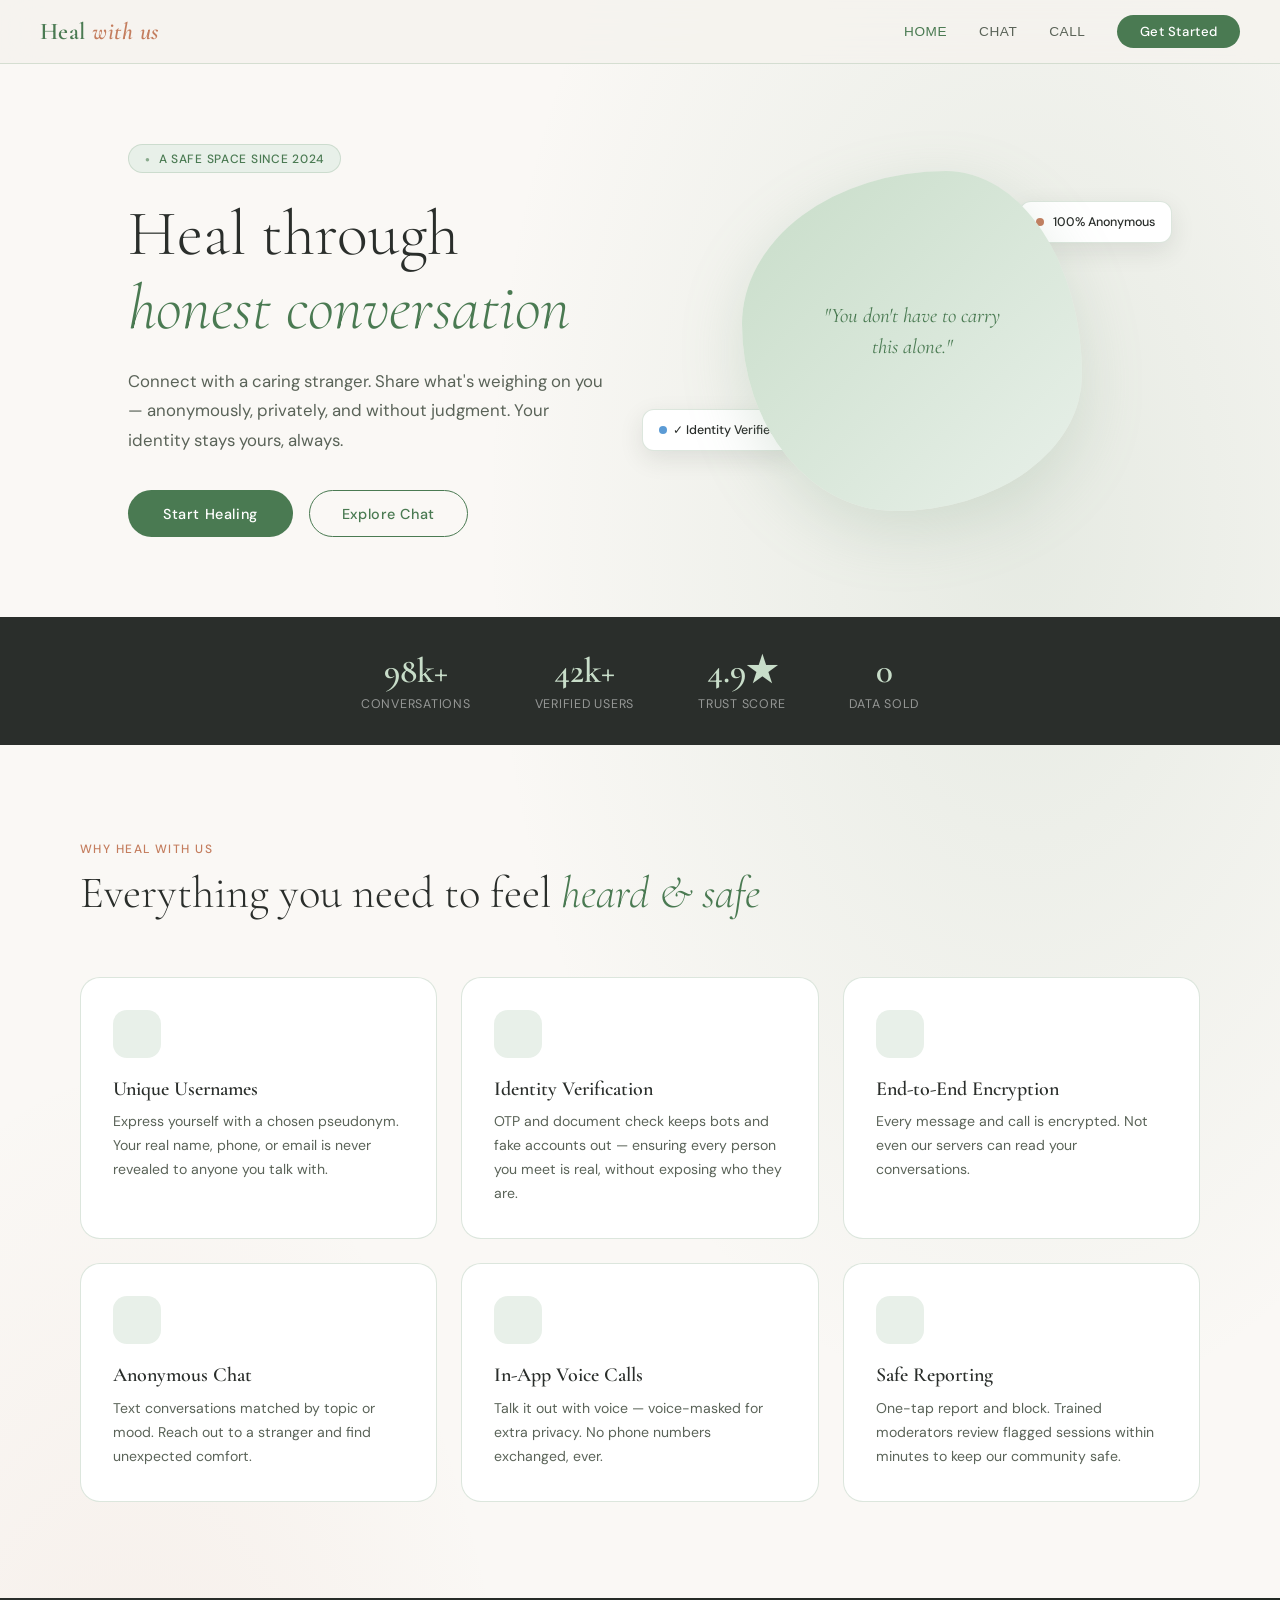
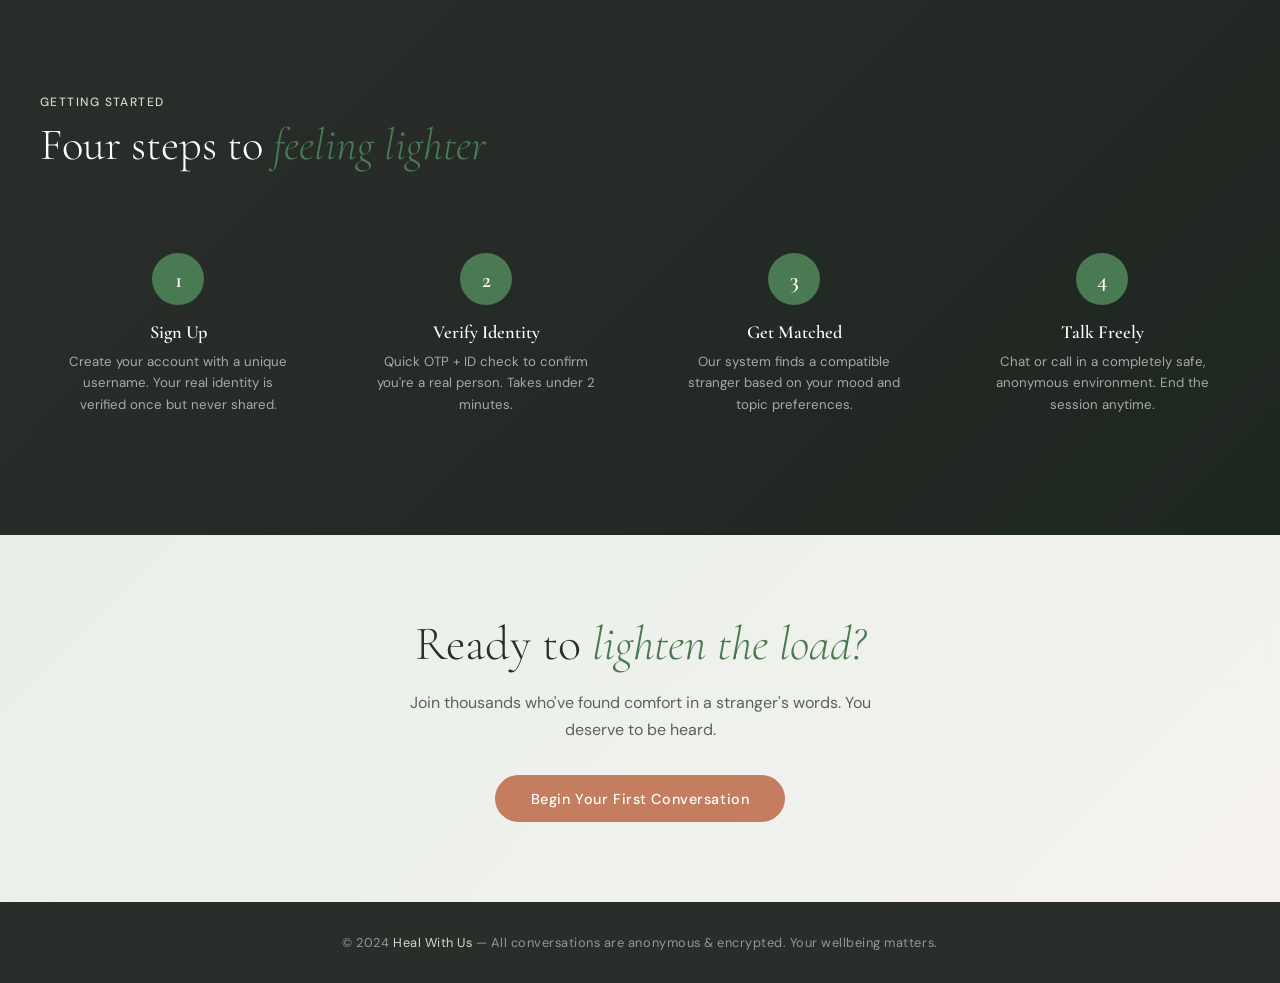
==== commit 0cd7a302: "Update index.html" ====
--- a/index.html
+++ b/index.html
@@ -39,11 +39,11 @@
     </div>
     <div class="hero-visual">
       <div class="float-badge"><span class="badge-dot dot-green"></span>1,248 people online now</div>
-      <div class="float-badge"><span class="badge-dot dot-amber"></span>🔒 100% Anonymous</div>
+      <div class="float-badge"><span class="badge-dot dot-amber"></span> 100% Anonymous</div>
       <div class="float-badge"><span class="badge-dot dot-blue"></span>✓ Identity Verified</div>
       <div class="blob-card">
         <div class="blob-inner">
-          <span class="blob-icon">🌿</span>
+          <span class="blob-icon"></span>
           <p>"You don't have to carry this alone."</p>
         </div>
       </div>
@@ -64,32 +64,32 @@
     <div class="section-title">Everything you need to feel <em>heard & safe</em></div>
     <div class="features-grid">
       <div class="feature-card">
-        <div class="feat-icon">🎭</div>
+        <div class="feat-icon"></div>
         <h3>Unique Usernames</h3>
         <p>Express yourself with a chosen pseudonym. Your real name, phone, or email is never revealed to anyone you talk with.</p>
       </div>
       <div class="feature-card">
-        <div class="feat-icon">✅</div>
+        <div class="feat-icon"></div>
         <h3>Identity Verification</h3>
         <p>OTP and document check keeps bots and fake accounts out — ensuring every person you meet is real, without exposing who they are.</p>
       </div>
       <div class="feature-card">
-        <div class="feat-icon">🔒</div>
+        <div class="feat-icon"></div>
         <h3>End-to-End Encryption</h3>
         <p>Every message and call is encrypted. Not even our servers can read your conversations.</p>
       </div>
       <div class="feature-card">
-        <div class="feat-icon">💬</div>
+        <div class="feat-icon"></div>
         <h3>Anonymous Chat</h3>
         <p>Text conversations matched by topic or mood. Reach out to a stranger and find unexpected comfort.</p>
       </div>
       <div class="feature-card">
-        <div class="feat-icon">📞</div>
+        <div class="feat-icon"></div>
         <h3>In-App Voice Calls</h3>
         <p>Talk it out with voice — voice-masked for extra privacy. No phone numbers exchanged, ever.</p>
       </div>
       <div class="feature-card">
-        <div class="feat-icon">🛡️</div>
+        <div class="feat-icon"></div>
         <h3>Safe Reporting</h3>
         <p>One-tap report and block. Trained moderators review flagged sessions within minutes to keep our community safe.</p>
       </div>
@@ -180,7 +180,7 @@
           <div class="avatar av-purple">D</div>
           <div class="chat-item-info">
             <div class="chat-item-name">DuskPetal <span class="chat-time">Yesterday</span></div>
-            <div class="chat-preview">Good luck with everything 💙</div>
+            <div class="chat-preview">Good luck with everything </div>
             <span class="anon-chip">✓ verified</span>
           </div>
         </div>
@@ -199,10 +199,10 @@
           </div>
         </div>
         <div class="topbar-actions">
-          <button class="icon-btn" onclick="showPage('call')" title="Voice Call">📞</button>
-          <button class="icon-btn" title="Mute Notifications">🔔</button>
-          <button class="icon-btn" title="Session Info">ℹ️</button>
-          <button class="icon-btn red" title="Report / Block">🚩</button>
+          <button class="icon-btn" onclick="showPage('call')" title="Voice Call"></button>
+          <button class="icon-btn" title="Mute Notifications"></button>
+          <button class="icon-btn" title="Session Info"></button>
+          <button class="icon-btn red" title="Report / Block"></button>
         </div>
       </div>
 
@@ -276,19 +276,19 @@
       <div class="info-card">
         <h4>Chat Settings</h4>
         <div class="toggle-row">
-          <span class="toggle-label">🔒 End-to-end encrypt</span>
+          <span class="toggle-label"> End-to-end encrypt</span>
           <button class="toggle on" onclick="this.classList.toggle('on');this.classList.toggle('off')"></button>
         </div>
         <div class="toggle-row">
-          <span class="toggle-label">🎭 Anonymous Mode</span>
+          <span class="toggle-label"> Anonymous Mode</span>
           <button class="toggle on" onclick="this.classList.toggle('on');this.classList.toggle('off')"></button>
         </div>
         <div class="toggle-row">
-          <span class="toggle-label">🔔 Notifications</span>
+          <span class="toggle-label"> Notifications</span>
           <button class="toggle on" onclick="this.classList.toggle('on');this.classList.toggle('off')"></button>
         </div>
         <div class="toggle-row">
-          <span class="toggle-label">💾 Save Chat Log</span>
+          <span class="toggle-label"> Save Chat Log</span>
           <button class="toggle off" onclick="this.classList.toggle('on');this.classList.toggle('off')"></button>
         </div>
       </div>
